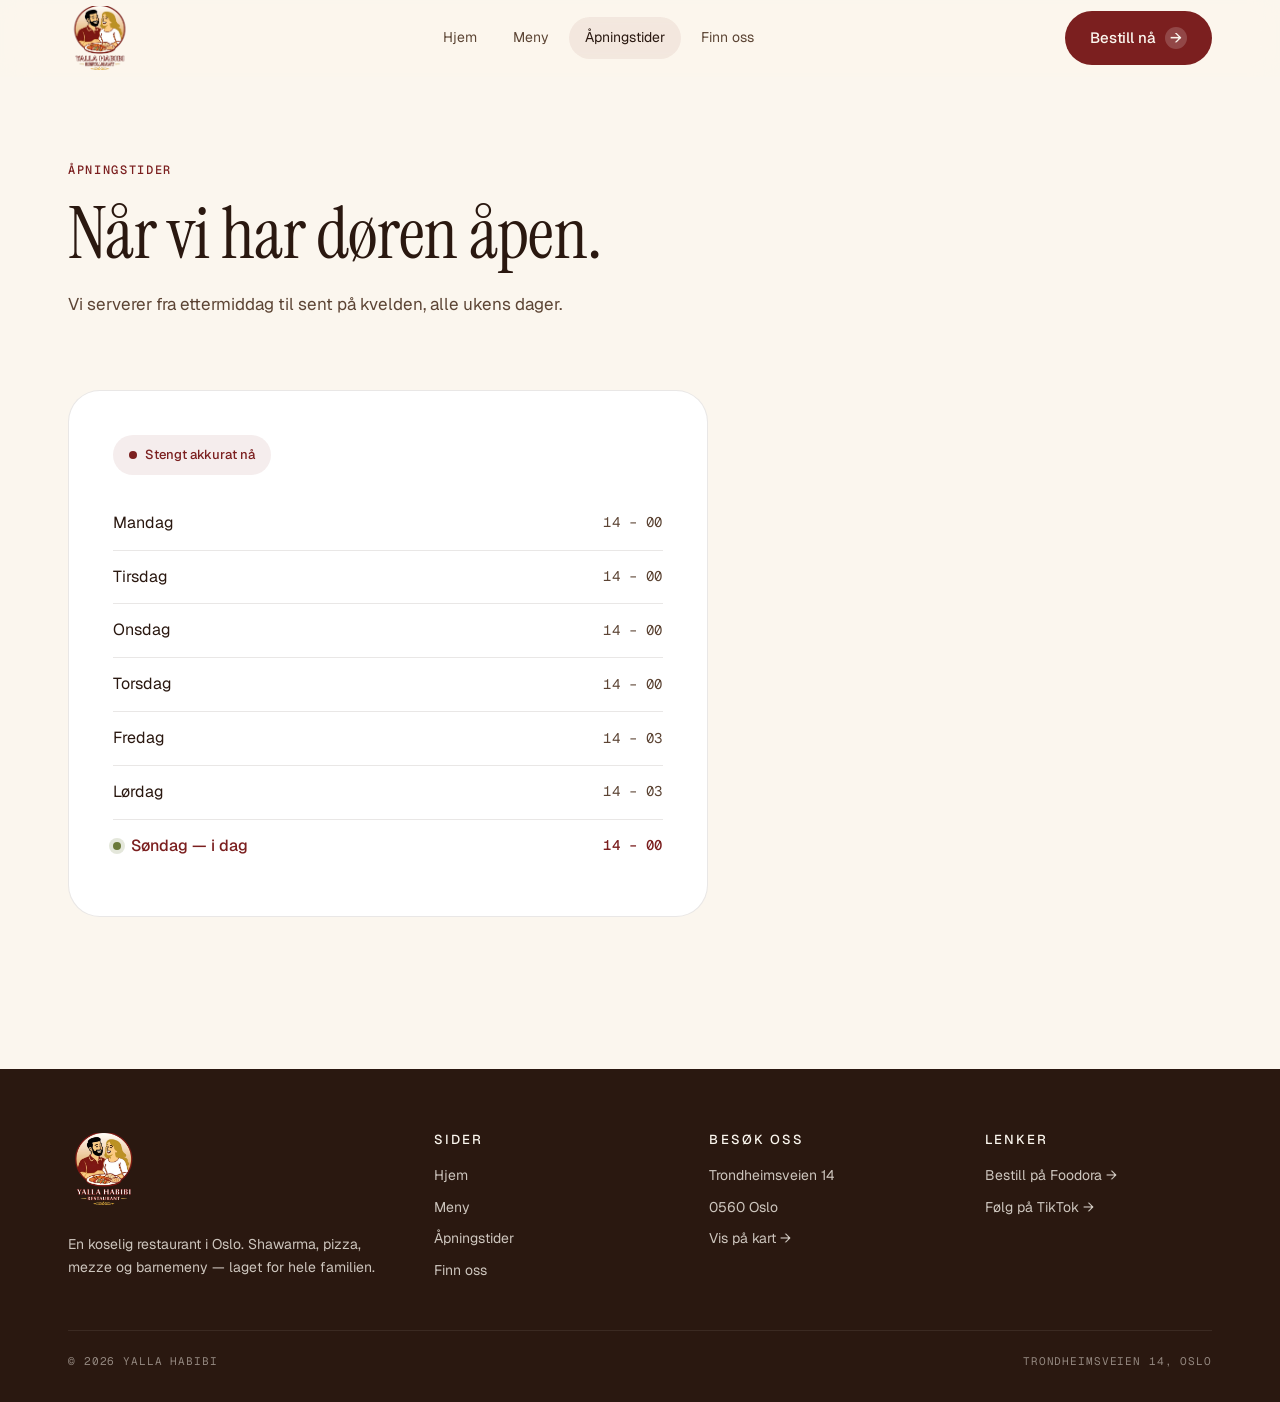
==== apningstider.html @ 170b6e64 "Initial Yalla Habibi website setup" ====
<!DOCTYPE html>
<html lang="no">
<head>
<meta charset="UTF-8" />
<meta name="viewport" content="width=device-width, initial-scale=1.0" />
<title>Åpningstider · Yalla Habibi</title>
<link rel="preconnect" href="https://fonts.googleapis.com" />
<link rel="preconnect" href="https://fonts.gstatic.com" crossorigin />
<link href="https://fonts.googleapis.com/css2?family=Instrument+Serif:ital@0;1&family=Geist:wght@300;400;500;600;700&family=Geist+Mono:wght@400;500&display=swap" rel="stylesheet" />
<link rel="stylesheet" href="css/styles.css" />
</head>
<body>

<header class="header" id="site-header">
  <div class="container header-inner">
    <a href="index.html" class="brand" aria-label="Yalla Habibi — hjem">
      <img src="project/assets/logo.png" alt="Yalla Habibi" />
    </a>
    <nav class="nav" aria-label="Hovednavigasjon">
      <a href="index.html">Hjem</a>
      <a href="meny.html">Meny</a>
      <a href="apningstider.html" aria-current="page">Åpningstider</a>
      <a href="finn-oss.html">Finn oss</a>
    </nav>
    <div style="display:flex;align-items:center;gap:10px;">
      <a class="btn btn-primary header-cta"
         href="https://www.foodora.no/restaurant/mp6m/yalla-habibi-restaurant?srsltid=AfmBOorG6y4X6SyN6G6Tgz5r5SYo0ODJYcHjyfcQnAXhymti8p9MGgcm"
         target="_blank" rel="noreferrer">
        Bestill nå <span class="arrow">→</span>
      </a>
      <button class="menu-btn" id="menu-toggle" aria-label="Meny"><span></span></button>
    </div>
  </div>
  <div class="mobile-menu" id="mobile-menu">
    <a href="index.html">Hjem</a>
    <a href="meny.html">Meny</a>
    <a href="apningstider.html" aria-current="page">Åpningstider</a>
    <a href="finn-oss.html">Finn oss</a>
    <a class="btn btn-primary btn-lg"
       href="https://www.foodora.no/restaurant/mp6m/yalla-habibi-restaurant?srsltid=AfmBOorG6y4X6SyN6G6Tgz5r5SYo0ODJYcHjyfcQnAXhymti8p9MGgcm"
       target="_blank" rel="noreferrer">Bestill nå <span class="arrow">→</span></a>
  </div>
</header>

<main>

  <section class="page-hero">
    <div class="container">
      <span class="eyebrow reveal">Åpningstider</span>
      <h1 class="reveal delay-1">Når vi har døren åpen.</h1>
      <p class="lead reveal delay-2">
        Vi serverer fra ettermiddag til sent på kvelden, alle ukens dager.
      </p>
    </div>
  </section>

  <section class="section" style="padding-top:32px;">
    <div class="container">
      <div class="reveal">
        <div class="hours-card">
          <div class="status-pill" id="status-pill">
            <span class="dot"></span>
            <span id="status-text">Åpent nå</span>
          </div>
          <div class="hours-list" id="hours-list"></div>
        </div>
      </div>
    </div>
  </section>

</main>

<footer class="footer">
  <div class="container">
    <div class="footer-grid">
      <div>
        <a href="index.html" class="brand" aria-label="Yalla Habibi — hjem">
          <img src="project/assets/logo.png" alt="Yalla Habibi" />
        </a>
        <p class="footer-blurb">
          En koselig restaurant i Oslo. Shawarma, pizza, mezze og barnemeny — laget for hele familien.
        </p>
      </div>
      <div>
        <h4>Sider</h4>
        <ul>
          <li><a href="index.html">Hjem</a></li>
          <li><a href="meny.html">Meny</a></li>
          <li><a href="apningstider.html">Åpningstider</a></li>
          <li><a href="finn-oss.html">Finn oss</a></li>
        </ul>
      </div>
      <div>
        <h4>Besøk oss</h4>
        <ul>
          <li>Trondheimsveien 14</li>
          <li>0560 Oslo</li>
          <li><a href="https://maps.google.com/?q=Trondheimsveien+14,+Oslo" target="_blank" rel="noreferrer">Vis på kart →</a></li>
        </ul>
      </div>
      <div>
        <h4>Lenker</h4>
        <ul>
          <li><a href="https://www.foodora.no/restaurant/mp6m/yalla-habibi-restaurant?srsltid=AfmBOorG6y4X6SyN6G6Tgz5r5SYo0ODJYcHjyfcQnAXhymti8p9MGgcm" target="_blank" rel="noreferrer">Bestill på Foodora →</a></li>
          <li><a href="https://www.tiktok.com/@yalla.habibi.restaurant" target="_blank" rel="noreferrer">Følg på TikTok →</a></li>
        </ul>
      </div>
    </div>
    <div class="footer-bottom">
      <span>© 2026 Yalla Habibi</span>
      <span>Trondheimsveien 14, Oslo</span>
    </div>
  </div>
</footer>

<script src="js/site.js" defer></script>
<script>
(function () {
  const HOURS = [
    { day: 'Mandag',  time: '14 – 00' },
    { day: 'Tirsdag', time: '14 – 00' },
    { day: 'Onsdag',  time: '14 – 00' },
    { day: 'Torsdag', time: '14 – 00' },
    { day: 'Fredag',  time: '14 – 03' },
    { day: 'Lørdag',  time: '14 – 03' },
    { day: 'Søndag',  time: '14 – 00' },
  ];

  const now = new Date();
  const dayIdx = (now.getDay() + 6) % 7;
  const hour = now.getHours();
  const closesAt = (dayIdx === 4 || dayIdx === 5) ? 27 : 24;
  const isOpen = hour >= 14 || hour < (closesAt - 24);

  const pill = document.getElementById('status-pill');
  const pillText = document.getElementById('status-text');
  if (!isOpen) {
    pill.classList.add('closed');
    pillText.textContent = 'Stengt akkurat nå';
  }

  const list = document.getElementById('hours-list');
  HOURS.forEach((h, i) => {
    const row = document.createElement('div');
    row.className = 'hours-row' + (i === dayIdx ? ' today' : '');
    row.innerHTML =
      '<div class="day">' + h.day + (i === dayIdx ? ' — i dag' : '') + '</div>' +
      '<div class="time">' + h.time + '</div>';
    list.appendChild(row);
  });
})();
</script>
</body>
</html>
---- css/styles.css ----
/* ==========================================================================
   Yalla Habibi Restaurant — shared design system
   ========================================================================== */
:root {
  --bg: #FBF6EE;
  --bg-warm: #F4ECE0;
  --bg-cream: #EFE3D2;
  --ink: #2A1810;
  --ink-soft: #5C4434;
  --ink-mute: #8C7563;
  --line: rgba(42, 24, 16, 0.10);
  --line-strong: rgba(42, 24, 16, 0.18);

  --burgundy: #7B1F1F;
  --burgundy-deep: #5C1515;
  --terracotta: #C8442A;
  --gold: #C99A3F;
  --gold-soft: #E5C88A;
  --olive: #6B7A3A;

  --shadow-sm: 0 1px 2px rgba(42,24,16,.06), 0 2px 6px rgba(42,24,16,.04);
  --shadow-md: 0 4px 12px rgba(42,24,16,.08), 0 12px 32px rgba(42,24,16,.06);
  --shadow-lg: 0 10px 24px rgba(42,24,16,.10), 0 24px 60px rgba(42,24,16,.10);

  --r-sm: 10px;
  --r-md: 16px;
  --r-lg: 24px;
  --r-xl: 32px;

  --sans: "Geist", "Helvetica Neue", system-ui, -apple-system, sans-serif;
  --serif: "Instrument Serif", "Iowan Old Style", "Apple Garamond", Georgia, serif;
  --mono: "Geist Mono", ui-monospace, "SF Mono", Menlo, monospace;
}

* { box-sizing: border-box; }
html, body { margin: 0; padding: 0; }
html { scroll-behavior: smooth; -webkit-font-smoothing: antialiased; text-rendering: optimizeLegibility; }
body {
  font-family: var(--sans);
  background: var(--bg);
  color: var(--ink);
  font-size: 16px;
  line-height: 1.55;
  font-weight: 400;
  overflow-x: hidden;
}

img { display: block; max-width: 100%; }
button { font: inherit; color: inherit; cursor: pointer; }
a { color: inherit; text-decoration: none; }

/* ---- Layout helpers ---- */
.container {
  width: 100%;
  max-width: 1240px;
  margin: 0 auto;
  padding: 0 24px;
}
@media (min-width: 768px) { .container { padding: 0 40px; } }
@media (min-width: 1280px) { .container { padding: 0 48px; } }

.eyebrow {
  font-family: var(--mono);
  font-size: 12px;
  font-weight: 500;
  letter-spacing: 0.14em;
  text-transform: uppercase;
  color: var(--burgundy);
  display: inline-block;
}

h1, h2, h3, h4 { font-family: var(--serif); font-weight: 400; letter-spacing: -0.01em; line-height: 1.05; margin: 0; color: var(--ink); }
h1 { font-size: clamp(44px, 7.5vw, 96px); }
h2 { font-size: clamp(34px, 4.6vw, 56px); }
h3 { font-size: clamp(22px, 2.2vw, 30px); }

p { margin: 0; }

/* ---- Buttons ---- */
.btn {
  display: inline-flex;
  align-items: center;
  justify-content: center;
  gap: 10px;
  padding: 14px 24px;
  border-radius: 999px;
  font-family: var(--sans);
  font-weight: 500;
  font-size: 15px;
  letter-spacing: -0.005em;
  border: 1px solid transparent;
  transition: transform .25s cubic-bezier(.2,.8,.2,1), box-shadow .25s, background .25s, color .25s, border-color .25s;
  white-space: nowrap;
  -webkit-tap-highlight-color: transparent;
  min-height: 44px;
}
.btn:active { transform: translateY(1px); }
.btn-primary { background: var(--burgundy); color: #FBF6EE; }
.btn-primary:hover { background: var(--burgundy-deep); box-shadow: 0 8px 24px rgba(123,31,31,.28); transform: translateY(-2px); }
.btn-ghost { background: transparent; color: var(--ink); border-color: var(--line-strong); }
.btn-ghost:hover { background: var(--ink); color: var(--bg); border-color: var(--ink); transform: translateY(-2px); }
.btn-gold { background: var(--gold); color: var(--ink); }
.btn-gold:hover { background: #B6862E; color: var(--bg); transform: translateY(-2px); }
.btn-lg { padding: 18px 30px; font-size: 16px; min-height: 52px; }

.btn .arrow {
  display: inline-flex;
  align-items: center;
  justify-content: center;
  width: 22px; height: 22px;
  border-radius: 999px;
  background: rgba(255,255,255,.18);
  transition: transform .3s ease;
}
.btn:hover .arrow { transform: translate(2px, -2px); }

/* ---- Header ---- */
.header {
  position: sticky;
  top: 0;
  z-index: 50;
  backdrop-filter: blur(14px) saturate(120%);
  -webkit-backdrop-filter: blur(14px) saturate(120%);
  background: rgba(251, 246, 238, 0.78);
  border-bottom: 1px solid transparent;
  transition: border-color .3s, background .3s;
}
.header.scrolled {
  background: rgba(251, 246, 238, 0.94);
  border-bottom-color: var(--line);
}
.header-inner {
  display: flex; align-items: center; justify-content: space-between;
  gap: 16px;
  height: 76px;
}
.brand {
  display: inline-flex;
  align-items: center;
  flex-shrink: 0;
}
.brand img {
  width: 56px;
  height: 56px;
  object-fit: contain;
  display: block;
}
@media (min-width: 768px) {
  .brand img { width: 64px; height: 64px; }
}

.nav { display: none; gap: 4px; align-items: center; }
@media (min-width: 900px) { .nav { display: flex; } }
.nav a {
  padding: 10px 16px;
  border-radius: 999px;
  font-size: 14px;
  color: var(--ink-soft);
  transition: color .2s, background .2s;
}
.nav a:hover { color: var(--ink); background: rgba(42,24,16,.04); }
.nav a[aria-current="page"] { color: var(--ink); background: rgba(123,31,31,.07); }

.header-cta { display: none; }
@media (min-width: 640px) { .header-cta { display: inline-flex; } }

.menu-btn {
  display: inline-flex;
  align-items: center; justify-content: center;
  width: 44px; height: 44px;
  background: transparent;
  border: 1px solid var(--line-strong);
  border-radius: 999px;
}
@media (min-width: 900px) { .menu-btn { display: none; } }
.menu-btn span {
  display: block; width: 16px; height: 1.5px;
  background: var(--ink); position: relative;
  transition: transform .3s;
}
.menu-btn span::before, .menu-btn span::after {
  content: ""; position: absolute; left: 0; right: 0; height: 1.5px; background: var(--ink);
  transition: transform .3s;
}
.menu-btn span::before { top: -5px; }
.menu-btn span::after { top: 5px; }
.menu-btn.open span { background: transparent; }
.menu-btn.open span::before { transform: translateY(5px) rotate(45deg); }
.menu-btn.open span::after { transform: translateY(-5px) rotate(-45deg); }

.mobile-menu {
  position: fixed; inset: 76px 0 0 0;
  background: var(--bg);
  z-index: 40;
  padding: 32px 24px;
  display: flex; flex-direction: column; gap: 4px;
  transform: translateY(-12px);
  opacity: 0; pointer-events: none;
  transition: transform .3s, opacity .3s;
  overflow-y: auto;
}
.mobile-menu.open { transform: translateY(0); opacity: 1; pointer-events: auto; }
.mobile-menu a {
  padding: 18px 4px;
  font-family: var(--serif);
  font-size: 32px;
  border-bottom: 1px solid var(--line);
}
.mobile-menu a[aria-current="page"] { color: var(--burgundy); }
.mobile-menu .btn { margin-top: 24px; align-self: stretch; }

/* ---- Home hero ---- */
.hero {
  position: relative;
  padding: 40px 0 72px;
  overflow: hidden;
}
@media (min-width: 900px) { .hero { padding: 64px 0 112px; } }

.hero-grid {
  display: grid;
  grid-template-columns: 1fr;
  gap: 32px;
  align-items: center;
}
@media (min-width: 900px) {
  .hero-grid {
    grid-template-columns: 1.05fr 1fr;
    gap: 56px;
  }
}

.hero h1 .accent {
  font-style: italic;
  color: var(--burgundy);
}
.hero-sub {
  margin-top: 22px;
  font-size: 18px;
  color: var(--ink-soft);
  max-width: 46ch;
  line-height: 1.55;
}
.hero-ctas { margin-top: 32px; display: flex; flex-wrap: wrap; gap: 12px; }

/* Hero logo — softly blended */
.hero-logo {
  position: relative;
  width: 100%;
  max-width: 520px;
  margin: 0 auto;
  aspect-ratio: 1 / 1;
}
@media (min-width: 900px) {
  .hero-logo { max-width: none; margin-left: auto; margin-right: 0; }
}
.hero-logo::before {
  content: "";
  position: absolute;
  inset: -8%;
  border-radius: 50%;
  background: radial-gradient(closest-side, rgba(201,154,63,.22), rgba(201,154,63,0) 72%);
  z-index: 0;
}
.hero-logo img {
  position: relative;
  z-index: 1;
  width: 100%;
  height: 100%;
  object-fit: contain;
  opacity: .95;
  mix-blend-mode: multiply;
  filter: contrast(.95) saturate(1.05);
}

/* On mobile, soften further so it doesn't dominate above text */
@media (max-width: 899px) {
  .hero-logo {
    max-width: 360px;
    order: -1;
  }
  .hero-logo img { opacity: .85; }
}
@media (max-width: 480px) {
  .hero-logo { max-width: 280px; }
}

/* ---- Page hero (interior pages) ---- */
.page-hero {
  padding: 56px 0 32px;
  text-align: left;
}
@media (min-width: 900px) { .page-hero { padding: 80px 0 40px; } }
.page-hero .eyebrow { color: var(--burgundy); }
.page-hero h1 { margin-top: 14px; font-size: clamp(40px, 6vw, 72px); }
.page-hero .lead {
  margin-top: 20px;
  font-size: 17px;
  color: var(--ink-soft);
  max-width: 56ch;
  line-height: 1.55;
}

/* ---- Section ---- */
.section { padding: 80px 0; position: relative; }
@media (max-width: 768px) { .section { padding: 64px 0; } }
.section-tight { padding: 56px 0; }
.section-head {
  display: grid;
  grid-template-columns: 1fr;
  gap: 24px;
  margin-bottom: 48px;
  align-items: end;
}
@media (min-width: 900px) {
  .section-head {
    grid-template-columns: 1fr auto;
    gap: 48px;
  }
}
.section-head .lead {
  max-width: 56ch;
  color: var(--ink-soft);
  font-size: 17px;
}

/* ---- Intro ribbon (homepage) ---- */
.intro {
  padding: 56px 0 24px;
}
.intro-text {
  font-family: var(--serif);
  font-size: clamp(24px, 3vw, 36px);
  line-height: 1.25;
  color: var(--ink);
  max-width: 32ch;
}
.intro-sub {
  margin-top: 18px;
  font-size: 16px;
  color: var(--ink-soft);
  max-width: 56ch;
  line-height: 1.6;
}

/* ---- Highlights (homepage) ---- */
.highlights {
  display: grid;
  grid-template-columns: 1fr;
  gap: 16px;
}
@media (min-width: 640px) { .highlights { grid-template-columns: 1fr 1fr 1fr; gap: 20px; } }

.highlight {
  position: relative;
  background: #fff;
  border: 1px solid var(--line);
  border-radius: var(--r-lg);
  overflow: hidden;
  transition: transform .35s cubic-bezier(.2,.8,.2,1), box-shadow .35s, border-color .3s;
}
.highlight:hover { transform: translateY(-4px); box-shadow: var(--shadow-md); border-color: var(--line-strong); }
.highlight-photo {
  aspect-ratio: 4 / 3;
  background: var(--bg-warm);
  overflow: hidden;
}
.highlight-photo img { width: 100%; height: 100%; object-fit: cover; transition: transform .6s cubic-bezier(.2,.8,.2,1); }
.highlight:hover .highlight-photo img { transform: scale(1.04); }
.highlight-body { padding: 20px 22px 24px; }
.highlight h3 { font-size: 22px; }
.highlight p { margin-top: 6px; color: var(--ink-soft); font-size: 14px; line-height: 1.5; }

/* ---- Menu cards (Meny page) ---- */
.menu-grid {
  display: grid;
  grid-template-columns: 1fr;
  gap: 16px;
}
@media (min-width: 640px) { .menu-grid { grid-template-columns: 1fr 1fr; } }
@media (min-width: 1024px) { .menu-grid { grid-template-columns: repeat(4, 1fr); gap: 20px; } }

.dish {
  position: relative;
  background: #fff;
  border: 1px solid var(--line);
  border-radius: var(--r-lg);
  padding: 20px 20px 24px;
  display: flex; flex-direction: column;
  transition: transform .4s cubic-bezier(.2,.8,.2,1), box-shadow .4s, border-color .3s;
  overflow: hidden;
}
.dish:hover { transform: translateY(-6px); box-shadow: var(--shadow-md); border-color: var(--line-strong); }

.dish-photo {
  aspect-ratio: 4 / 3;
  border-radius: var(--r-md);
  background: var(--bg-warm);
  display: grid; place-items: center;
  overflow: hidden;
  position: relative;
}
.dish-photo img { width: 100%; height: 100%; object-fit: cover; transition: transform .8s cubic-bezier(.2,.8,.2,1); }
.dish:hover .dish-photo img { transform: scale(1.06); }

.dish-tag {
  position: absolute;
  top: 12px; left: 12px;
  background: rgba(255,255,255,.92);
  backdrop-filter: blur(6px);
  padding: 6px 10px;
  border-radius: 999px;
  font-family: var(--mono);
  font-size: 10px;
  letter-spacing: 0.12em;
  text-transform: uppercase;
  color: var(--burgundy);
}

.dish-body { padding-top: 18px; display: flex; flex-direction: column; gap: 6px; flex: 1; }
.dish h3 { font-size: 22px; }
.dish p { color: var(--ink-soft); font-size: 14px; line-height: 1.5; }
.dish-foot {
  margin-top: 16px;
  display: flex; align-items: center; justify-content: space-between;
  padding-top: 14px;
  border-top: 1px dashed var(--line-strong);
}
.dish-price { font-family: var(--mono); font-size: 13px; color: var(--ink); letter-spacing: 0.04em; }
.dish-cat { font-family: var(--mono); font-size: 11px; color: var(--ink-mute); letter-spacing: 0.1em; text-transform: uppercase; }

/* Menu category chips */
.menu-cats {
  margin-top: 40px;
  display: flex;
  flex-wrap: wrap;
  gap: 10px;
  justify-content: center;
}
.menu-cat-chip {
  padding: 9px 16px;
  border: 1px solid var(--line-strong);
  border-radius: 999px;
  font-size: 13px;
  color: var(--ink-soft);
  background: rgba(255,255,255,0.5);
}

/* ---- TikTok strip (homepage, minimal) ---- */
.tk-strip {
  display: flex;
  align-items: center;
  gap: 16px;
  padding: 16px 18px;
  background: #fff;
  border: 1px solid var(--line);
  border-radius: var(--r-lg);
  transition: transform .3s, box-shadow .3s, border-color .3s;
}
.tk-strip:hover { transform: translateY(-2px); box-shadow: var(--shadow-md); border-color: var(--line-strong); }
.tk-strip .tk-icon {
  flex-shrink: 0;
  width: 44px; height: 44px;
  border-radius: 12px;
  background: linear-gradient(135deg, #2A1810 0%, #1A0F08 100%);
  color: var(--gold);
  display: grid; place-items: center;
  font-family: var(--serif);
  font-size: 22px;
  font-style: italic;
}
.tk-strip .tk-body { flex: 1; min-width: 0; }
.tk-strip .tk-body strong {
  display: block;
  font-family: var(--serif);
  font-size: 20px;
  font-weight: 400;
  color: var(--ink);
  line-height: 1.2;
}
.tk-strip .tk-body span {
  display: block;
  margin-top: 4px;
  font-size: 13px;
  color: var(--ink-mute);
  font-family: var(--mono);
  letter-spacing: 0.04em;
  white-space: nowrap;
  overflow: hidden;
  text-overflow: ellipsis;
}
.tk-strip .tk-arrow {
  flex-shrink: 0;
  width: 36px; height: 36px;
  border-radius: 999px;
  background: var(--bg-warm);
  display: grid; place-items: center;
  color: var(--burgundy);
  font-size: 14px;
  transition: transform .3s, background .3s;
}
.tk-strip:hover .tk-arrow { transform: translate(2px, -2px); background: var(--burgundy); color: var(--bg); }

/* ---- Order CTA banner ---- */
.order {
  background: var(--burgundy);
  color: var(--bg);
  border-radius: var(--r-xl);
  padding: 48px 28px;
  position: relative;
  overflow: hidden;
}
@media (min-width: 768px) { .order { padding: 64px 56px; } }
@media (min-width: 1024px) { .order { padding: 72px 72px; } }

.order h2 { color: var(--bg); }
.order h2 em { font-style: italic; color: var(--gold-soft); }
.order .lead { color: rgba(251,246,238,.78); max-width: 50ch; margin-top: 18px; font-size: 17px; }
.order .eyebrow { color: var(--gold-soft); }

.order-deco {
  position: absolute;
  width: 360px; height: 360px;
  right: -100px; bottom: -120px;
  border-radius: 50%;
  background: radial-gradient(closest-side, rgba(201,154,63,.45), transparent 70%);
  filter: blur(20px);
  pointer-events: none;
}

.order-ctas { margin-top: 32px; display: flex; flex-wrap: wrap; gap: 12px; position: relative; z-index: 2; }
.order-inner { position: relative; z-index: 2; max-width: 640px; }

/* ---- Hours card ---- */
.hours-card {
  background: #fff;
  border: 1px solid var(--line);
  border-radius: var(--r-xl);
  padding: 32px;
  max-width: 640px;
}
@media (min-width: 768px) { .hours-card { padding: 44px; } }

.hours-list {
  margin-top: 22px;
  display: flex; flex-direction: column;
  gap: 0;
}
.hours-row {
  display: grid;
  grid-template-columns: 1fr auto;
  gap: 20px;
  padding: 14px 0;
  border-bottom: 1px solid var(--line);
  font-size: 16px;
  align-items: center;
}
.hours-row:last-child { border-bottom: 0; }
.hours-row.today {
  font-weight: 500;
  color: var(--burgundy);
}
.hours-row.today .day { display: flex; align-items: center; gap: 10px; }
.hours-row.today .day::before {
  content: ""; width: 8px; height: 8px; border-radius: 50%;
  background: var(--olive);
  box-shadow: 0 0 0 4px rgba(107,122,58,.18);
}
.hours-row .time { font-family: var(--mono); font-size: 14px; letter-spacing: 0.04em; color: var(--ink-soft); }
.hours-row.today .time { color: var(--burgundy); }

.status-pill {
  display: inline-flex; align-items: center; gap: 8px;
  padding: 10px 16px;
  background: rgba(107,122,58,.10);
  color: var(--olive);
  border-radius: 999px;
  font-size: 13px;
  font-weight: 500;
  align-self: flex-start;
}
.status-pill.closed { background: rgba(123,31,31,.08); color: var(--burgundy); }
.status-pill .dot { width: 8px; height: 8px; border-radius: 50%; background: currentColor; }

/* ---- Map / Location ---- */
.map-wrap {
  background: #fff;
  border: 1px solid var(--line);
  border-radius: var(--r-xl);
  overflow: hidden;
}
.map-canvas {
  position: relative;
  aspect-ratio: 16 / 10;
  background:
    radial-gradient(ellipse at 30% 20%, rgba(201,154,63,.16), transparent 55%),
    radial-gradient(ellipse at 80% 80%, rgba(123,31,31,.08), transparent 55%),
    var(--bg-warm);
  overflow: hidden;
}
@media (max-width: 640px) { .map-canvas { aspect-ratio: 4 / 3; } }
.map-canvas svg { position: absolute; inset: 0; width: 100%; height: 100%; }
.map-pin {
  position: absolute;
  left: 50%; top: 48%;
  transform: translate(-50%, -100%);
  display: flex; flex-direction: column; align-items: center;
  z-index: 2;
}
.map-pin .head {
  width: 48px; height: 48px;
  background: var(--burgundy);
  border-radius: 50% 50% 50% 0;
  transform: rotate(-45deg);
  box-shadow: 0 10px 22px rgba(123,31,31,.36);
  display: grid; place-items: center;
  color: var(--gold-soft);
  font-family: var(--serif);
  font-size: 22px;
}
.map-pin .head span { transform: rotate(45deg); }
.map-pin .pulse {
  position: absolute;
  left: 50%; top: 100%;
  transform: translate(-50%, -50%);
  width: 60px; height: 16px;
  border-radius: 50%;
  background: rgba(123,31,31,.28);
  filter: blur(6px);
}
.map-info {
  padding: 24px 28px;
  display: flex; align-items: center; justify-content: space-between;
  flex-wrap: wrap; gap: 16px;
  border-top: 1px solid var(--line);
}
@media (min-width: 768px) { .map-info { padding: 28px 36px; } }
.map-info .addr { font-size: 16px; line-height: 1.5; }
.map-info .addr small { display: block; font-family: var(--mono); font-size: 11px; letter-spacing: 0.14em; text-transform: uppercase; color: var(--ink-mute); margin-bottom: 4px; }

/* Location teaser (homepage) */
.loc-teaser {
  display: grid;
  grid-template-columns: 1fr;
  gap: 0;
  background: #fff;
  border: 1px solid var(--line);
  border-radius: var(--r-xl);
  overflow: hidden;
  transition: box-shadow .3s, border-color .3s, transform .3s;
}
@media (min-width: 768px) {
  .loc-teaser { grid-template-columns: 1.2fr 1fr; }
}
.loc-teaser:hover { box-shadow: var(--shadow-md); border-color: var(--line-strong); transform: translateY(-3px); }
.loc-teaser .map-canvas { aspect-ratio: 16/9; }
@media (max-width: 767px) { .loc-teaser .map-canvas { aspect-ratio: 16/10; } }
.loc-teaser-body {
  padding: 28px 28px 32px;
  display: flex; flex-direction: column; justify-content: center;
  gap: 14px;
}
.loc-teaser-body h3 { font-size: 28px; }
.loc-teaser-body .addr {
  font-size: 15px;
  color: var(--ink-soft);
  line-height: 1.55;
}
.loc-teaser-body .addr small {
  display: block;
  font-family: var(--mono);
  font-size: 11px;
  letter-spacing: 0.14em;
  text-transform: uppercase;
  color: var(--ink-mute);
  margin-bottom: 4px;
}
.loc-teaser-body .btn { align-self: flex-start; margin-top: 6px; }

/* Pinpoint detail card on Finn oss page */
.find-grid {
  display: grid;
  grid-template-columns: 1fr;
  gap: 24px;
}
@media (min-width: 900px) { .find-grid { grid-template-columns: 1.6fr 1fr; gap: 32px; align-items: start; } }
.find-side {
  background: #fff;
  border: 1px solid var(--line);
  border-radius: var(--r-xl);
  padding: 32px;
  display: flex; flex-direction: column; gap: 20px;
}
@media (min-width: 768px) { .find-side { padding: 40px; } }
.find-side h3 { font-size: 28px; }
.find-side .row { display: flex; flex-direction: column; gap: 4px; padding: 14px 0; border-bottom: 1px solid var(--line); }
.find-side .row:last-of-type { border-bottom: 0; }
.find-side .row .lbl {
  font-family: var(--mono);
  font-size: 11px;
  letter-spacing: 0.14em;
  text-transform: uppercase;
  color: var(--ink-mute);
}
.find-side .row .val { font-size: 16px; color: var(--ink); }

/* ---- Footer ---- */
.footer {
  background: var(--ink);
  color: rgba(251,246,238,.78);
  padding: 64px 0 32px;
  margin-top: 72px;
}
.footer h4 { color: var(--bg); font-family: var(--sans); font-size: 13px; font-weight: 500; letter-spacing: 0.16em; text-transform: uppercase; margin-bottom: 18px; }
.footer-grid {
  display: grid;
  grid-template-columns: 1fr;
  gap: 36px;
}
@media (min-width: 768px) { .footer-grid { grid-template-columns: 1.4fr 1fr 1fr 1fr; gap: 48px; } }
.footer .brand img { width: 72px; height: 72px; }
.footer ul { list-style: none; padding: 0; margin: 0; display: flex; flex-direction: column; gap: 10px; font-size: 14px; }
.footer ul a:hover { color: var(--bg); }
.footer-blurb {
  margin-top: 20px;
  font-size: 14px;
  max-width: 38ch;
  line-height: 1.6;
}
.footer-bottom {
  border-top: 1px solid rgba(251,246,238,.08);
  margin-top: 48px;
  padding-top: 22px;
  display: flex; justify-content: space-between; align-items: center;
  font-family: var(--mono);
  font-size: 11px;
  letter-spacing: 0.08em;
  text-transform: uppercase;
  flex-wrap: wrap; gap: 12px;
  color: rgba(251,246,238,.5);
}

/* ---- Reveal animations (subtle fade-in) ---- */
.reveal { opacity: 0; transform: translateY(16px); transition: opacity .8s cubic-bezier(.2,.8,.2,1), transform .8s cubic-bezier(.2,.8,.2,1); }
.reveal.visible { opacity: 1; transform: translateY(0); }
.reveal.delay-1 { transition-delay: .06s; }
.reveal.delay-2 { transition-delay: .12s; }
.reveal.delay-3 { transition-delay: .18s; }
.reveal.delay-4 { transition-delay: .24s; }

@media (prefers-reduced-motion: reduce) {
  *, *::before, *::after {
    animation-duration: 0.001ms !important;
    animation-iteration-count: 1 !important;
    transition-duration: 0.001ms !important;
  }
  .reveal { opacity: 1 !important; transform: none !important; }
}
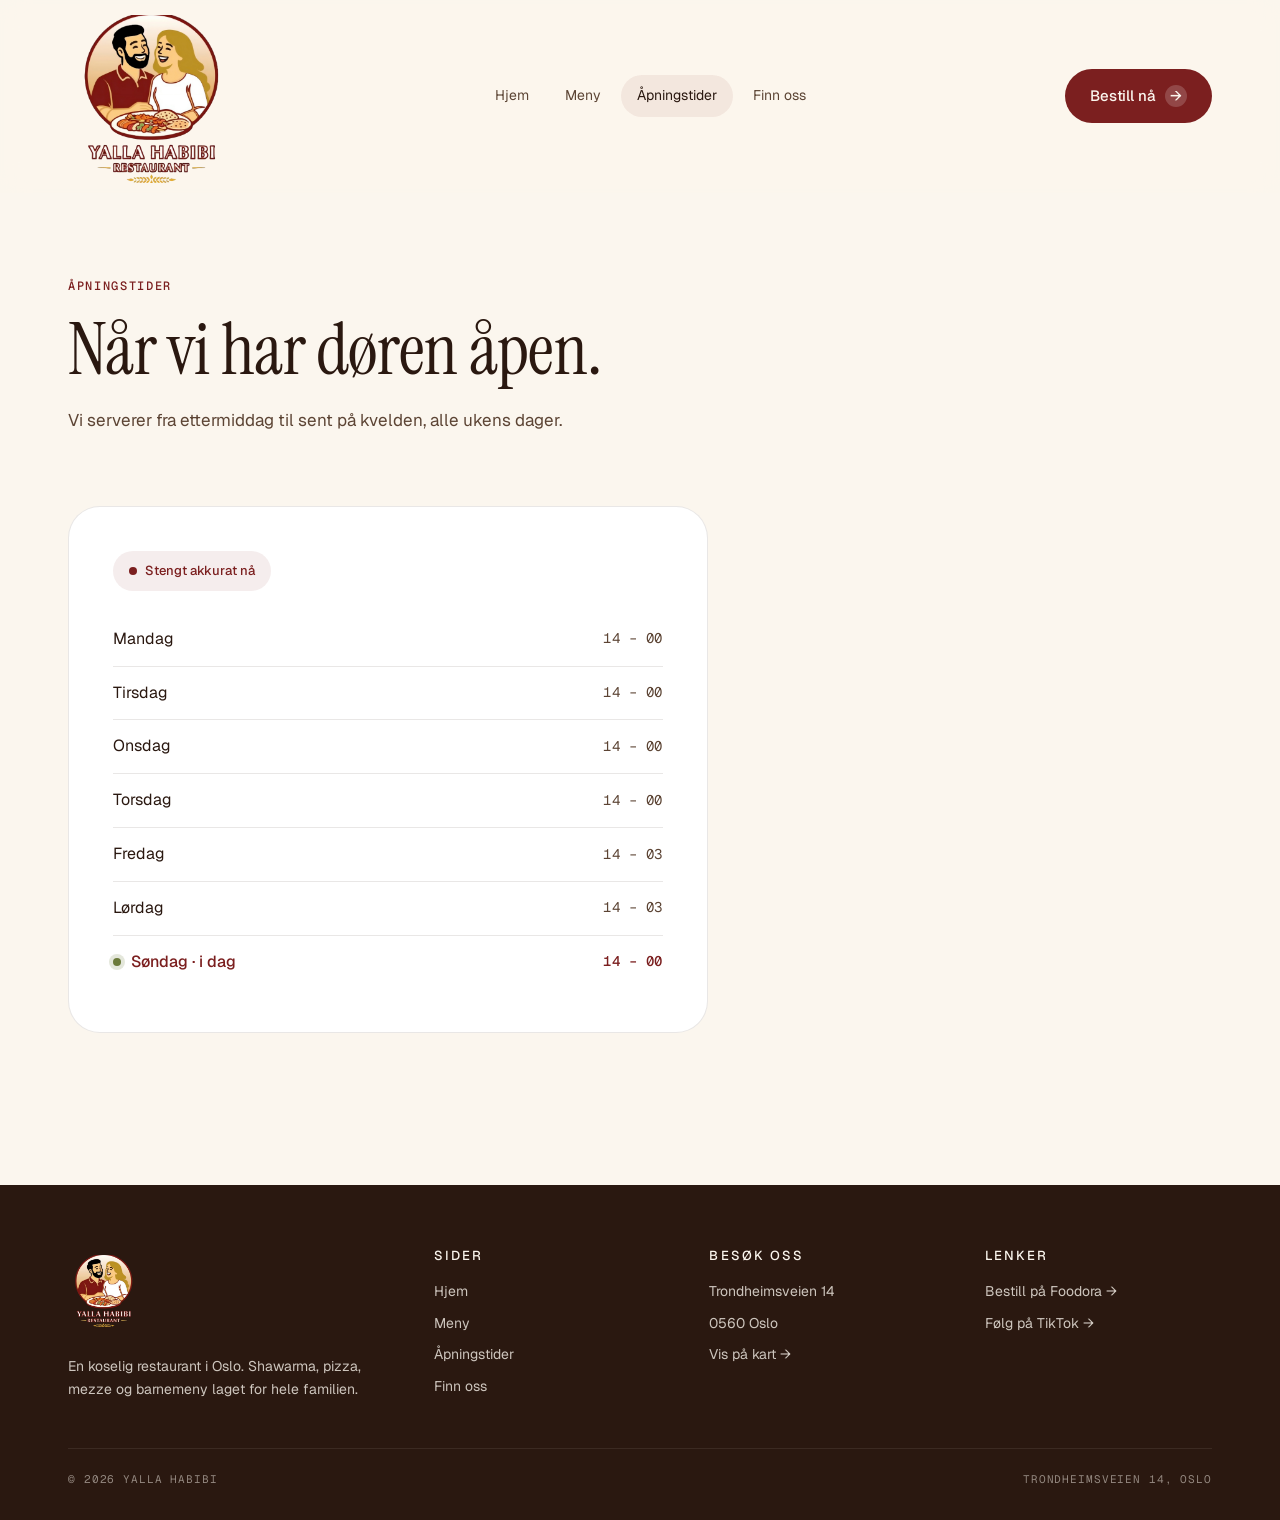
==== commit e89fa9f9: "Refine Yalla Habibi header, hero image and copy - Header: raise desktop header heights (156px @>=900" ====
--- a/apningstider.html
+++ b/apningstider.html
@@ -13,7 +13,7 @@
 
 <header class="header" id="site-header">
   <div class="container header-inner">
-    <a href="index.html" class="brand" aria-label="Yalla Habibi — hjem">
+    <a href="index.html" class="brand" aria-label="Yalla Habibi, hjem">
       <img src="project/assets/logo.png" alt="Yalla Habibi" />
     </a>
     <nav class="nav" aria-label="Hovednavigasjon">
@@ -74,11 +74,11 @@
   <div class="container">
     <div class="footer-grid">
       <div>
-        <a href="index.html" class="brand" aria-label="Yalla Habibi — hjem">
+        <a href="index.html" class="brand" aria-label="Yalla Habibi, hjem">
           <img src="project/assets/logo.png" alt="Yalla Habibi" />
         </a>
         <p class="footer-blurb">
-          En koselig restaurant i Oslo. Shawarma, pizza, mezze og barnemeny — laget for hele familien.
+          En koselig restaurant i Oslo. Shawarma, pizza, mezze og barnemeny laget for hele familien.
         </p>
       </div>
       <div>
@@ -144,7 +144,7 @@
     const row = document.createElement('div');
     row.className = 'hours-row' + (i === dayIdx ? ' today' : '');
     row.innerHTML =
-      '<div class="day">' + h.day + (i === dayIdx ? ' — i dag' : '') + '</div>' +
+      '<div class="day">' + h.day + (i === dayIdx ? ' · i dag' : '') + '</div>' +
       '<div class="time">' + h.time + '</div>';
     list.appendChild(row);
   });
--- a/css/styles.css
+++ b/css/styles.css
@@ -134,6 +134,9 @@
   gap: 16px;
   height: 76px;
 }
+@media (min-width: 900px) { .header-inner { height: 156px; } }
+@media (min-width: 1280px) { .header-inner { height: 192px; } }
+
 .brand {
   display: inline-flex;
   align-items: center;
@@ -145,9 +148,9 @@
   object-fit: contain;
   display: block;
 }
-@media (min-width: 768px) {
-  .brand img { width: 64px; height: 64px; }
-}
+@media (min-width: 768px)  { .brand img { width: 72px;  height: 72px;  } }
+@media (min-width: 900px)  { .brand img { width: 140px; height: 140px; margin-top: 4px; } }
+@media (min-width: 1280px) { .brand img { width: 168px; height: 168px; margin-top: 6px; } }
 
 .nav { display: none; gap: 4px; align-items: center; }
 @media (min-width: 900px) { .nav { display: flex; } }
@@ -243,46 +246,37 @@
 }
 .hero-ctas { margin-top: 32px; display: flex; flex-wrap: wrap; gap: 12px; }
 
-/* Hero logo — softly blended */
-.hero-logo {
+/* Hero food image */
+.hero-image {
   position: relative;
   width: 100%;
-  max-width: 520px;
+  max-width: 560px;
   margin: 0 auto;
-  aspect-ratio: 1 / 1;
+  aspect-ratio: 5 / 6;
+  border-radius: var(--r-xl);
+  overflow: hidden;
+  background: var(--bg-warm);
+  box-shadow: var(--shadow-lg);
 }
 @media (min-width: 900px) {
-  .hero-logo { max-width: none; margin-left: auto; margin-right: 0; }
-}
-.hero-logo::before {
+  .hero-image { max-width: none; margin-left: auto; margin-right: 0; aspect-ratio: 4 / 5; }
+}
+.hero-image::after {
   content: "";
-  position: absolute;
-  inset: -8%;
-  border-radius: 50%;
-  background: radial-gradient(closest-side, rgba(201,154,63,.22), rgba(201,154,63,0) 72%);
-  z-index: 0;
-}
-.hero-logo img {
-  position: relative;
-  z-index: 1;
+  position: absolute; inset: 0;
+  background: linear-gradient(180deg, transparent 60%, rgba(42,24,16,.18));
+  pointer-events: none;
+}
+.hero-image img {
   width: 100%;
   height: 100%;
-  object-fit: contain;
-  opacity: .95;
-  mix-blend-mode: multiply;
-  filter: contrast(.95) saturate(1.05);
-}
-
-/* On mobile, soften further so it doesn't dominate above text */
+  object-fit: cover;
+  display: block;
+  transition: transform 1.2s cubic-bezier(.2,.8,.2,1);
+}
+.hero-image:hover img { transform: scale(1.03); }
 @media (max-width: 899px) {
-  .hero-logo {
-    max-width: 360px;
-    order: -1;
-  }
-  .hero-logo img { opacity: .85; }
-}
-@media (max-width: 480px) {
-  .hero-logo { max-width: 280px; }
+  .hero-image { max-width: 480px; aspect-ratio: 4 / 3; }
 }
 
 /* ---- Page hero (interior pages) ---- */
@@ -589,44 +583,21 @@
   border-radius: var(--r-xl);
   overflow: hidden;
 }
-.map-canvas {
+.gmap {
   position: relative;
   aspect-ratio: 16 / 10;
-  background:
-    radial-gradient(ellipse at 30% 20%, rgba(201,154,63,.16), transparent 55%),
-    radial-gradient(ellipse at 80% 80%, rgba(123,31,31,.08), transparent 55%),
-    var(--bg-warm);
-  overflow: hidden;
-}
-@media (max-width: 640px) { .map-canvas { aspect-ratio: 4 / 3; } }
-.map-canvas svg { position: absolute; inset: 0; width: 100%; height: 100%; }
-.map-pin {
+  background: var(--bg-warm);
+  overflow: hidden;
+}
+@media (max-width: 640px) { .gmap { aspect-ratio: 4 / 3; } }
+.gmap iframe {
   position: absolute;
-  left: 50%; top: 48%;
-  transform: translate(-50%, -100%);
-  display: flex; flex-direction: column; align-items: center;
-  z-index: 2;
-}
-.map-pin .head {
-  width: 48px; height: 48px;
-  background: var(--burgundy);
-  border-radius: 50% 50% 50% 0;
-  transform: rotate(-45deg);
-  box-shadow: 0 10px 22px rgba(123,31,31,.36);
-  display: grid; place-items: center;
-  color: var(--gold-soft);
-  font-family: var(--serif);
-  font-size: 22px;
-}
-.map-pin .head span { transform: rotate(45deg); }
-.map-pin .pulse {
-  position: absolute;
-  left: 50%; top: 100%;
-  transform: translate(-50%, -50%);
-  width: 60px; height: 16px;
-  border-radius: 50%;
-  background: rgba(123,31,31,.28);
-  filter: blur(6px);
+  inset: 0;
+  width: 100%;
+  height: 100%;
+  border: 0;
+  display: block;
+  filter: saturate(0.95);
 }
 .map-info {
   padding: 24px 28px;
@@ -647,14 +618,14 @@
   border: 1px solid var(--line);
   border-radius: var(--r-xl);
   overflow: hidden;
-  transition: box-shadow .3s, border-color .3s, transform .3s;
+  transition: box-shadow .3s, border-color .3s;
 }
 @media (min-width: 768px) {
   .loc-teaser { grid-template-columns: 1.2fr 1fr; }
 }
-.loc-teaser:hover { box-shadow: var(--shadow-md); border-color: var(--line-strong); transform: translateY(-3px); }
-.loc-teaser .map-canvas { aspect-ratio: 16/9; }
-@media (max-width: 767px) { .loc-teaser .map-canvas { aspect-ratio: 16/10; } }
+.loc-teaser:hover { box-shadow: var(--shadow-md); border-color: var(--line-strong); }
+.loc-teaser .gmap { aspect-ratio: 16 / 9; }
+@media (max-width: 767px) { .loc-teaser .gmap { aspect-ratio: 16 / 10; } }
 .loc-teaser-body {
   padding: 28px 28px 32px;
   display: flex; flex-direction: column; justify-content: center;
@@ -676,6 +647,90 @@
   margin-bottom: 4px;
 }
 .loc-teaser-body .btn { align-self: flex-start; margin-top: 6px; }
+
+/* ---- Delivery split (Foodora + Wolt) ---- */
+.delivery {
+  display: grid;
+  grid-template-columns: 1fr;
+  gap: 16px;
+}
+@media (min-width: 768px) { .delivery { grid-template-columns: 1fr 1fr; gap: 20px; } }
+
+.delivery-card {
+  position: relative;
+  border-radius: var(--r-xl);
+  padding: 36px 28px;
+  display: flex; flex-direction: column;
+  gap: 18px;
+  overflow: hidden;
+  transition: transform .35s cubic-bezier(.2,.8,.2,1), box-shadow .35s;
+  min-height: 280px;
+}
+@media (min-width: 768px) { .delivery-card { padding: 44px 36px; min-height: 320px; } }
+.delivery-card:hover { transform: translateY(-4px); box-shadow: var(--shadow-lg); }
+
+.delivery-card .brand-logo {
+  display: block;
+  height: 44px;
+  width: auto;
+  max-width: 220px;
+}
+@media (min-width: 768px) { .delivery-card .brand-logo { height: 52px; } }
+.delivery-card .brand-logo.small { height: 40px; max-width: 130px; }
+@media (min-width: 768px) { .delivery-card .brand-logo.small { height: 48px; max-width: 150px; } }
+
+.delivery-card h3 {
+  font-size: clamp(28px, 3.2vw, 38px);
+  color: #fff;
+}
+.delivery-card p {
+  font-size: 15px;
+  line-height: 1.55;
+  color: rgba(255,255,255,.85);
+  max-width: 38ch;
+}
+.delivery-card .btn { align-self: flex-start; margin-top: auto; }
+.delivery-card .deco {
+  position: absolute;
+  width: 320px; height: 320px;
+  right: -80px; bottom: -120px;
+  border-radius: 50%;
+  filter: blur(40px);
+  opacity: .55;
+  pointer-events: none;
+}
+
+.delivery-card.foodora {
+  background: linear-gradient(135deg, #E91E63 0%, #C2185B 100%);
+}
+.delivery-card.foodora .deco { background: rgba(255,255,255,.35); }
+.delivery-card.foodora .btn-on-card {
+  background: #fff; color: #C2185B;
+}
+.delivery-card.foodora .btn-on-card:hover {
+  background: #2A1810; color: #fff;
+}
+
+.delivery-card.wolt {
+  background: linear-gradient(135deg, #00C2E8 0%, #0099C2 100%);
+}
+.delivery-card.wolt .deco { background: rgba(255,255,255,.4); }
+.delivery-card.wolt .btn-on-card {
+  background: #fff; color: #0099C2;
+}
+.delivery-card.wolt .btn-on-card:hover {
+  background: #2A1810; color: #fff;
+}
+
+/* Section heading wrapper for delivery */
+.delivery-head {
+  text-align: center;
+  margin-bottom: 32px;
+}
+.delivery-head .eyebrow { color: var(--burgundy); }
+.delivery-head h2 { margin-top: 14px; }
+.delivery-head h2 em { font-style: italic; color: var(--burgundy); }
+.delivery-head p { margin-top: 16px; color: var(--ink-soft); font-size: 17px; max-width: 50ch; margin-left: auto; margin-right: auto; }
 
 /* Pinpoint detail card on Finn oss page */
 .find-grid {
